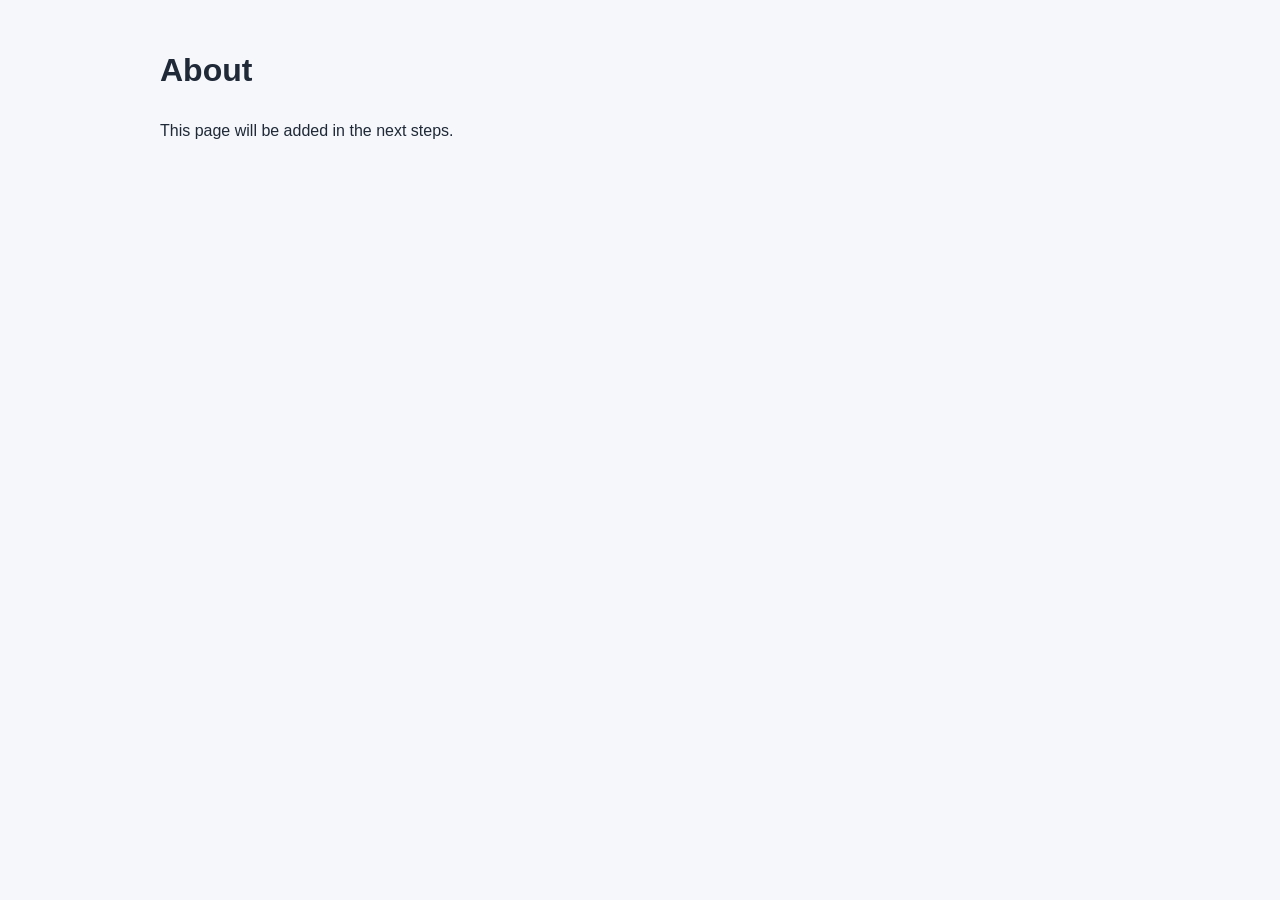
==== about.html @ 957e0075 "Initialize portfolio project structure" ====
<!DOCTYPE html>
<html lang="en">
<head>
  <meta charset="UTF-8">
  <meta name="viewport" content="width=device-width, initial-scale=1.0">
  <title>About | Faig Tahmazov</title>
  <link rel="stylesheet" href="css/style.css">
</head>
<body>
  <main class="container">
    <h1>About</h1>
    <p>This page will be added in the next steps.</p>
  </main>
</body>
</html>
---- css/style.css ----
* {
  box-sizing: border-box;
}

body {
  margin: 0;
  font-family: Arial, sans-serif;
  line-height: 1.6;
  color: #1f2937;
  background-color: #f5f7fa;
}

.container {
  width: min(92%, 960px);
  margin: 0 auto;
}

.site-header {
  background-color: #0f172a;
  color: #ffffff;
  padding: 2rem 0 1.25rem;
}

.site-header h1 {
  margin: 0 0 0.25rem;
}

.site-header p {
  margin: 0.25rem 0;
}

.site-nav {
  background-color: #1e293b;
}

.nav-links {
  display: flex;
  gap: 1rem;
  padding: 0.8rem 0;
}

.nav-links a {
  color: #ffffff;
  text-decoration: none;
  padding: 0.35rem 0.55rem;
  border-radius: 4px;
}

.nav-links a:hover,
.nav-links a[aria-current="page"] {
  background-color: #334155;
}

main {
  padding: 1.5rem 0 2rem;
}

.card {
  background-color: #ffffff;
  border: 1px solid #e5e7eb;
  border-radius: 8px;
  padding: 1rem;
  margin-bottom: 1rem;
}

.site-footer {
  background-color: #0f172a;
  color: #ffffff;
  padding: 1rem 0;
}

.site-footer p {
  margin: 0.35rem 0;
}

@media (max-width: 640px) {
  .nav-links {
    flex-direction: column;
    align-items: flex-start;
    gap: 0.5rem;
  }
}
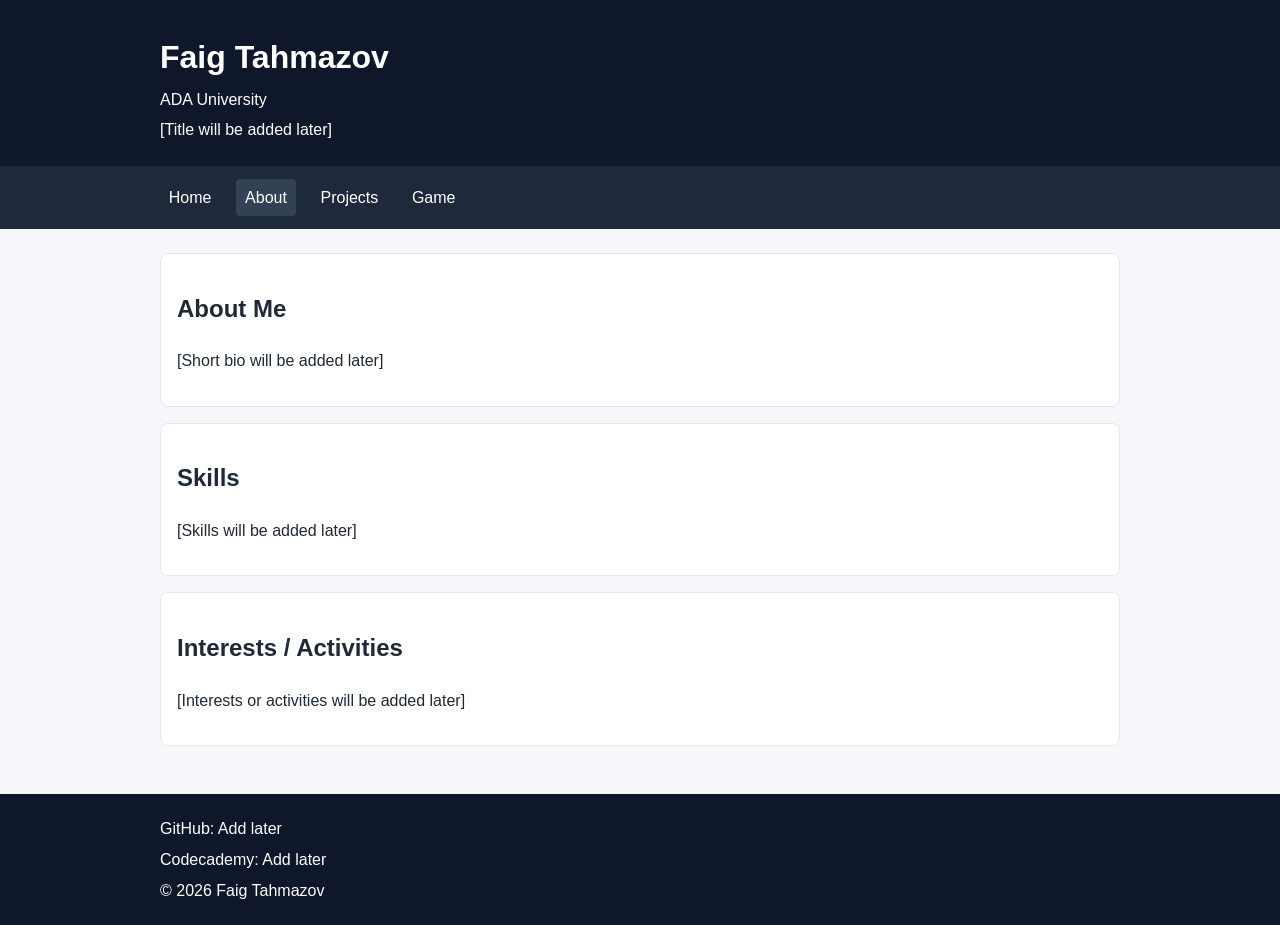
==== commit da5f671d: "Add about page" ====
--- a/about.html
+++ b/about.html
@@ -7,9 +7,48 @@
   <link rel="stylesheet" href="css/style.css">
 </head>
 <body>
+  <header class="site-header">
+    <div class="container">
+      <h1>Faig Tahmazov</h1>
+      <p>ADA University</p>
+      <p>[Title will be added later]</p>
+    </div>
+  </header>
+
+  <nav class="site-nav" aria-label="Main navigation">
+    <div class="container nav-links">
+      <a href="index.html">Home</a>
+      <a href="about.html" aria-current="page">About</a>
+      <a href="projects.html">Projects</a>
+      <a href="game.html">Game</a>
+    </div>
+  </nav>
+
   <main class="container">
-    <h1>About</h1>
-    <p>This page will be added in the next steps.</p>
+    <section class="card">
+      <h2>About Me</h2>
+      <p>[Short bio will be added later]</p>
+    </section>
+
+    <section class="card">
+      <h2>Skills</h2>
+      <p>[Skills will be added later]</p>
+    </section>
+
+    <section class="card">
+      <h2>Interests / Activities</h2>
+      <p>[Interests or activities will be added later]</p>
+    </section>
   </main>
+
+  <footer class="site-footer">
+    <div class="container">
+      <p>GitHub: <span>Add later</span></p>
+      <p>Codecademy: <span>Add later</span></p>
+      <p>&copy; 2026 Faig Tahmazov</p>
+    </div>
+  </footer>
+
+  <script src="js/script.js"></script>
 </body>
 </html>
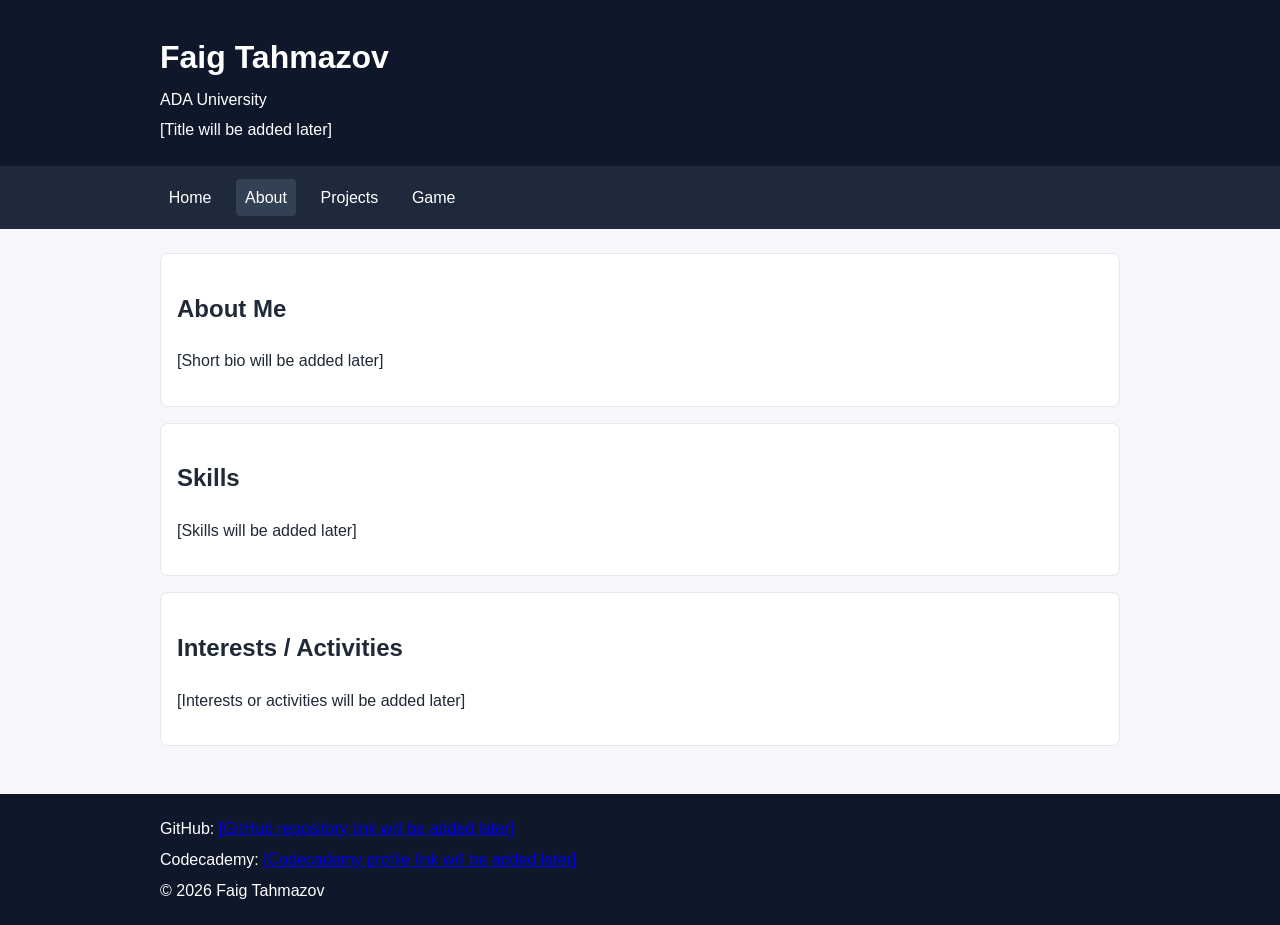
==== commit 1d5abd3e: "Improve Home/About consistency for titles and footer placeholders" ====
--- a/about.html
+++ b/about.html
@@ -3,7 +3,7 @@
 <head>
   <meta charset="UTF-8">
   <meta name="viewport" content="width=device-width, initial-scale=1.0">
-  <title>About | Faig Tahmazov</title>
+  <title>Faig Tahmazov | About</title>
   <link rel="stylesheet" href="css/style.css">
 </head>
 <body>
@@ -43,8 +43,8 @@
 
   <footer class="site-footer">
     <div class="container">
-      <p>GitHub: <span>Add later</span></p>
-      <p>Codecademy: <span>Add later</span></p>
+      <p>GitHub: <a href="#" aria-label="GitHub link placeholder">[GitHub repository link will be added later]</a></p>
+      <p>Codecademy: <a href="#" aria-label="Codecademy link placeholder">[Codecademy profile link will be added later]</a></p>
       <p>&copy; 2026 Faig Tahmazov</p>
     </div>
   </footer>
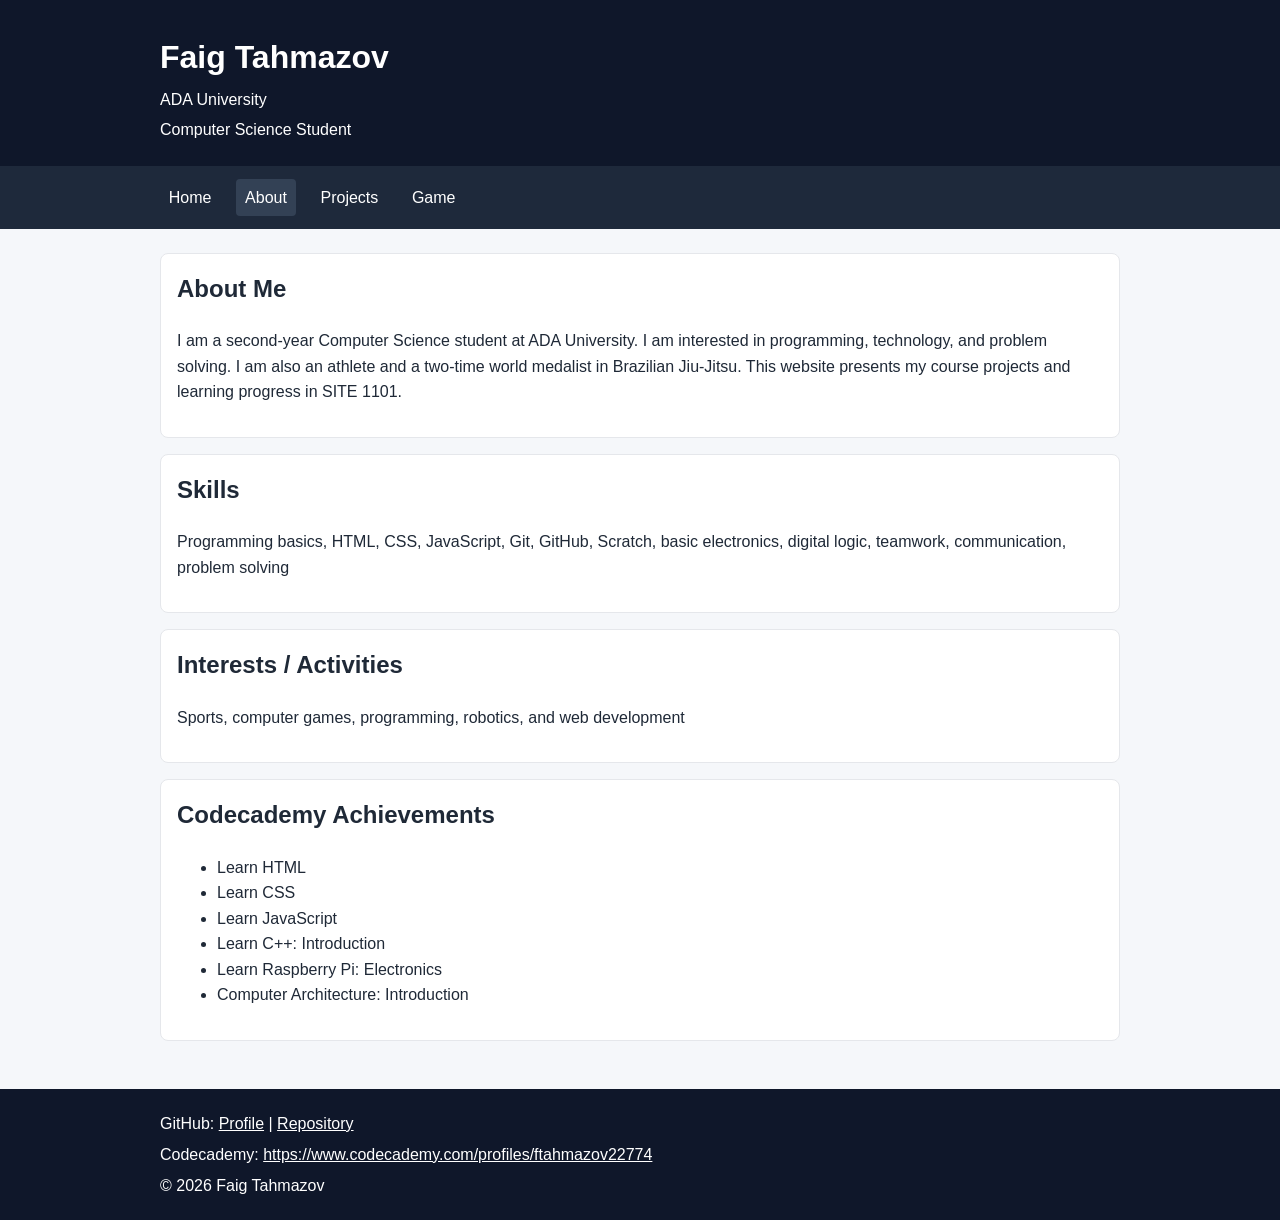
==== commit 974056d4: "Update profile content and social links" ====
--- a/about.html
+++ b/about.html
@@ -11,7 +11,7 @@
     <div class="container">
       <h1>Faig Tahmazov</h1>
       <p>ADA University</p>
-      <p>[Title will be added later]</p>
+      <p>Computer Science Student</p>
     </div>
   </header>
 
@@ -27,24 +27,44 @@
   <main class="container">
     <section class="card">
       <h2>About Me</h2>
-      <p>[Short bio will be added later]</p>
+      <p>
+        I am a second-year Computer Science student at ADA University. I am interested in
+        programming, technology, and problem solving. I am also an athlete and a two-time
+        world medalist in Brazilian Jiu-Jitsu. This website presents my course projects
+        and learning progress in SITE 1101.
+      </p>
     </section>
 
     <section class="card">
       <h2>Skills</h2>
-      <p>[Skills will be added later]</p>
+      <p>
+        Programming basics, HTML, CSS, JavaScript, Git, GitHub, Scratch, basic
+        electronics, digital logic, teamwork, communication, problem solving
+      </p>
     </section>
 
     <section class="card">
       <h2>Interests / Activities</h2>
-      <p>[Interests or activities will be added later]</p>
+      <p>Sports, computer games, programming, robotics, and web development</p>
+    </section>
+
+    <section class="card">
+      <h2>Codecademy Achievements</h2>
+      <ul>
+        <li>Learn HTML</li>
+        <li>Learn CSS</li>
+        <li>Learn JavaScript</li>
+        <li>Learn C++: Introduction</li>
+        <li>Learn Raspberry Pi: Electronics</li>
+        <li>Computer Architecture: Introduction</li>
+      </ul>
     </section>
   </main>
 
   <footer class="site-footer">
     <div class="container">
-      <p>GitHub: <a href="#" aria-label="GitHub link placeholder">[GitHub repository link will be added later]</a></p>
-      <p>Codecademy: <a href="#" aria-label="Codecademy link placeholder">[Codecademy profile link will be added later]</a></p>
+      <p>GitHub: <a href="https://github.com/ftahmazov22774" aria-label="GitHub profile link">Profile</a> | <a href="https://github.com/ftahmazov22774/site1101-personal-website" aria-label="GitHub repository link">Repository</a></p>
+      <p>Codecademy: <a href="https://www.codecademy.com/profiles/ftahmazov22774" aria-label="Codecademy profile link">https://www.codecademy.com/profiles/ftahmazov22774</a></p>
       <p>&copy; 2026 Faig Tahmazov</p>
     </div>
   </footer>
--- a/css/style.css
+++ b/css/style.css
@@ -63,6 +63,74 @@
   margin-bottom: 1rem;
 }
 
+.card h1,
+.card h2 {
+  margin-top: 0;
+}
+
+.projects-grid {
+  display: grid;
+  gap: 1.5rem;
+}
+
+.project-card {
+  background-color: #ffffff;
+  border: 1px solid #e5e7eb;
+  border-radius: 8px;
+  padding: 1rem;
+  margin-bottom: 1rem;
+}
+
+.project-card h2 {
+  margin-top: 0;
+  margin-bottom: 0.75rem;
+}
+
+.project-meta {
+  margin-top: 0.75rem;
+  font-size: 0.95rem;
+}
+
+.project-gallery {
+  display: grid;
+  grid-template-columns: repeat(2, 1fr);
+  gap: 0.9rem;
+  margin-top: 1rem;
+}
+
+.project-gallery figure {
+  margin: 0;
+  background-color: #f8fafc;
+  border: 1px solid #e5e7eb;
+  border-radius: 8px;
+  overflow: hidden;
+}
+
+.project-gallery img {
+  width: 100%;
+  height: auto;
+  max-height: 260px;
+  display: block;
+  object-fit: contain;
+}
+
+.project-gallery figcaption {
+  padding: 0.6rem;
+  font-size: 0.9rem;
+  text-align: center;
+  color: #475569;
+}
+
+.project-placeholder {
+  margin-top: 1rem;
+  padding: 2rem;
+  border: 1px dashed #94a3b8;
+  border-radius: 8px;
+  text-align: center;
+  color: #64748b;
+  background-color: #f8fafc;
+}
+
 .site-footer {
   background-color: #0f172a;
   color: #ffffff;
@@ -73,10 +141,20 @@
   margin: 0.35rem 0;
 }
 
+.site-footer a {
+  color: #ffffff;
+}
+
+@media (max-width: 700px) {
+  .project-gallery {
+    grid-template-columns: 1fr;
+  }
+}
+
 @media (max-width: 640px) {
   .nav-links {
     flex-direction: column;
     align-items: flex-start;
     gap: 0.5rem;
   }
-}
+}
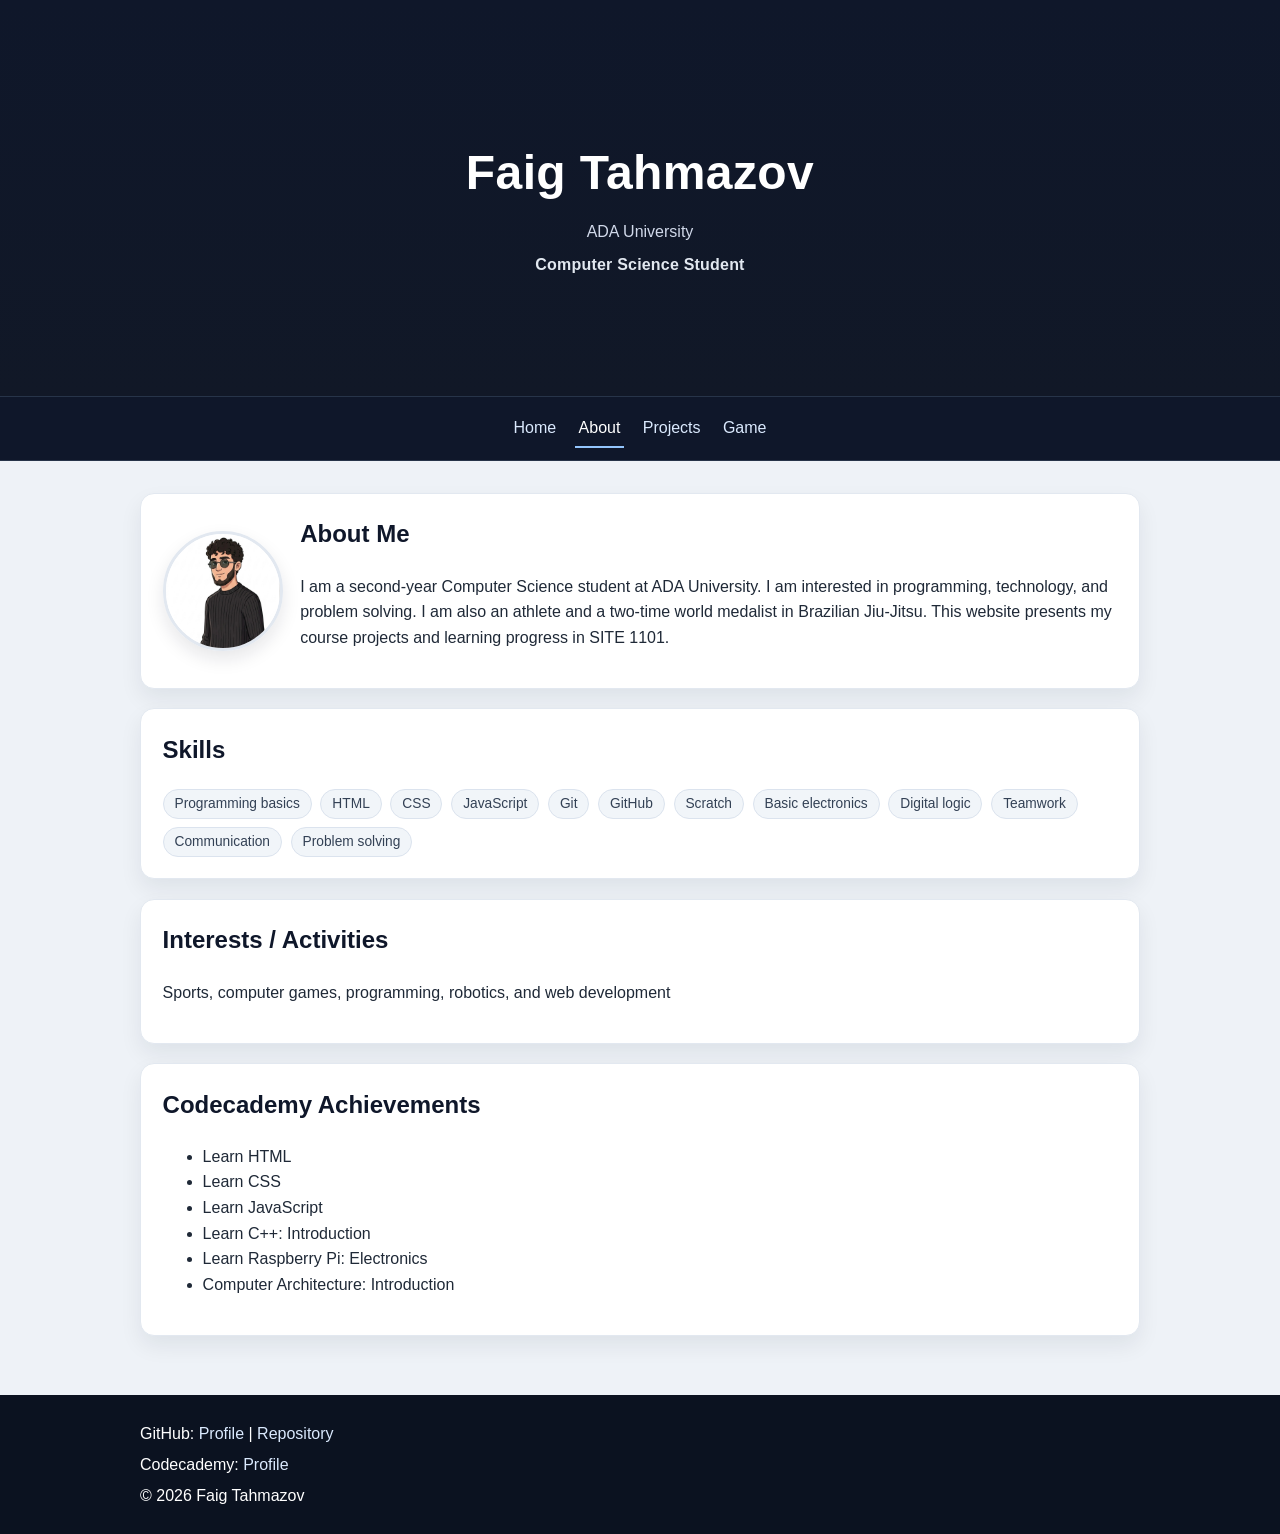
==== commit dbcd5a19: "Add responsive profile avatar to Home and About" ====
--- a/about.html
+++ b/about.html
@@ -26,21 +26,36 @@
 
   <main class="container">
     <section class="card">
-      <h2>About Me</h2>
-      <p>
-        I am a second-year Computer Science student at ADA University. I am interested in
-        programming, technology, and problem solving. I am also an athlete and a two-time
-        world medalist in Brazilian Jiu-Jitsu. This website presents my course projects
-        and learning progress in SITE 1101.
-      </p>
+      <div class="intro-layout">
+        <img class="profile-image profile-image-about" src="images/profile-avatar.jpg" alt="Portrait of Faig Tahmazov">
+        <div>
+          <h2>About Me</h2>
+          <p>
+            I am a second-year Computer Science student at ADA University. I am interested in
+            programming, technology, and problem solving. I am also an athlete and a two-time
+            world medalist in Brazilian Jiu-Jitsu. This website presents my course projects
+            and learning progress in SITE 1101.
+          </p>
+        </div>
+      </div>
     </section>
 
     <section class="card">
       <h2>Skills</h2>
-      <p>
-        Programming basics, HTML, CSS, JavaScript, Git, GitHub, Scratch, basic
-        electronics, digital logic, teamwork, communication, problem solving
-      </p>
+      <ul class="skills-chips">
+        <li>Programming basics</li>
+        <li>HTML</li>
+        <li>CSS</li>
+        <li>JavaScript</li>
+        <li>Git</li>
+        <li>GitHub</li>
+        <li>Scratch</li>
+        <li>Basic electronics</li>
+        <li>Digital logic</li>
+        <li>Teamwork</li>
+        <li>Communication</li>
+        <li>Problem solving</li>
+      </ul>
     </section>
 
     <section class="card">
@@ -64,7 +79,7 @@
   <footer class="site-footer">
     <div class="container">
       <p>GitHub: <a href="https://github.com/ftahmazov22774" aria-label="GitHub profile link">Profile</a> | <a href="https://github.com/ftahmazov22774/site1101-personal-website" aria-label="GitHub repository link">Repository</a></p>
-      <p>Codecademy: <a href="https://www.codecademy.com/profiles/ftahmazov22774" aria-label="Codecademy profile link">https://www.codecademy.com/profiles/ftahmazov22774</a></p>
+      <p>Codecademy: <a href="https://www.codecademy.com/profiles/ftahmazov22774" aria-label="Codecademy profile link">Profile</a></p>
       <p>&copy; 2026 Faig Tahmazov</p>
     </div>
   </footer>
--- a/css/style.css
+++ b/css/style.css
@@ -4,68 +4,137 @@
 
 body {
   margin: 0;
-  font-family: Arial, sans-serif;
+  font-family: "Segoe UI", Tahoma, Arial, sans-serif;
   line-height: 1.6;
   color: #1f2937;
-  background-color: #f5f7fa;
+  background-color: #eef2f7;
 }
 
 .container {
-  width: min(92%, 960px);
+  width: min(92%, 1000px);
   margin: 0 auto;
 }
 
 .site-header {
+  background: linear-gradient(180deg, #0f172a 0%, #111827 100%);
+  color: #ffffff;
+  min-height: 44vh;
+  padding: 4rem 0 3rem;
+  text-align: center;
+  display: flex;
+  align-items: center;
+}
+
+.site-header h1 {
+  margin: 0;
+  font-size: clamp(2rem, 5vw, 3rem);
+  letter-spacing: 0.4px;
+  font-weight: 700;
+}
+
+.site-header p {
+  margin: 0.45rem 0 0;
+  color: #d1d9ea;
+  font-size: 1rem;
+}
+
+.site-header p:last-child {
+  color: #e2e8f0;
+  font-weight: 600;
+  letter-spacing: 0.2px;
+}
+
+.site-nav {
   background-color: #0f172a;
-  color: #ffffff;
-  padding: 2rem 0 1.25rem;
-}
-
-.site-header h1 {
-  margin: 0 0 0.25rem;
-}
-
-.site-header p {
-  margin: 0.25rem 0;
-}
-
-.site-nav {
-  background-color: #1e293b;
+  border-top: 1px solid #273449;
+  border-bottom: 1px solid #273449;
 }
 
 .nav-links {
   display: flex;
+  justify-content: center;
+  align-items: center;
+  flex-wrap: wrap;
   gap: 1rem;
-  padding: 0.8rem 0;
+  padding: 0.75rem 0;
 }
 
 .nav-links a {
-  color: #ffffff;
+  color: #dbeafe;
   text-decoration: none;
-  padding: 0.35rem 0.55rem;
-  border-radius: 4px;
+  padding: 0.35rem 0.2rem;
+  border-radius: 0;
+  border-bottom: 2px solid transparent;
+  transition: color 0.2s ease, border-color 0.2s ease;
 }
 
 .nav-links a:hover,
 .nav-links a[aria-current="page"] {
-  background-color: #334155;
+  color: #ffffff;
+  border-color: #93c5fd;
 }
 
 main {
-  padding: 1.5rem 0 2rem;
+  padding: 2rem 0 2.5rem;
 }
 
 .card {
   background-color: #ffffff;
-  border: 1px solid #e5e7eb;
-  border-radius: 8px;
-  padding: 1rem;
-  margin-bottom: 1rem;
+  border: 1px solid #e2e8f0;
+  border-radius: 14px;
+  padding: 1.35rem;
+  margin-bottom: 1.2rem;
+  box-shadow: 0 10px 22px rgba(15, 23, 42, 0.07);
 }
 
 .card h1,
 .card h2 {
   margin-top: 0;
+  color: #0f172a;
+}
+
+.intro-layout {
+  display: grid;
+  grid-template-columns: auto 1fr;
+  align-items: center;
+  gap: 1.1rem;
+}
+
+.profile-image {
+  display: block;
+  border-radius: 50%;
+  object-fit: cover;
+  border: 3px solid #e2e8f0;
+  box-shadow: 0 8px 18px rgba(15, 23, 42, 0.1);
+}
+
+.profile-image-home {
+  width: 150px;
+  height: 150px;
+}
+
+.profile-image-about {
+  width: 120px;
+  height: 120px;
+}
+
+.skills-chips {
+  list-style: none;
+  padding: 0;
+  margin: 0;
+  display: flex;
+  flex-wrap: wrap;
+  gap: 0.55rem;
+}
+
+.skills-chips li {
+  background-color: #f1f5f9;
+  color: #334155;
+  border: 1px solid #dbe3ee;
+  border-radius: 999px;
+  padding: 0.3rem 0.68rem;
+  font-size: 0.86rem;
+  line-height: 1.3;
 }
 
 .projects-grid {
@@ -75,10 +144,11 @@
 
 .project-card {
   background-color: #ffffff;
-  border: 1px solid #e5e7eb;
-  border-radius: 8px;
-  padding: 1rem;
+  border: 1px solid #e2e8f0;
+  border-radius: 14px;
+  padding: 1.3rem;
   margin-bottom: 1rem;
+  box-shadow: 0 10px 22px rgba(15, 23, 42, 0.07);
 }
 
 .project-card h2 {
@@ -94,15 +164,15 @@
 .project-gallery {
   display: grid;
   grid-template-columns: repeat(2, 1fr);
-  gap: 0.9rem;
+  gap: 1rem;
   margin-top: 1rem;
 }
 
 .project-gallery figure {
   margin: 0;
   background-color: #f8fafc;
-  border: 1px solid #e5e7eb;
-  border-radius: 8px;
+  border: 1px solid #e2e8f0;
+  border-radius: 12px;
   overflow: hidden;
 }
 
@@ -116,7 +186,7 @@
 
 .project-gallery figcaption {
   padding: 0.6rem;
-  font-size: 0.9rem;
+  font-size: 0.88rem;
   text-align: center;
   color: #475569;
 }
@@ -132,9 +202,9 @@
 }
 
 .site-footer {
-  background-color: #0f172a;
+  background-color: #0b1220;
   color: #ffffff;
-  padding: 1rem 0;
+  padding: 1.25rem 0;
 }
 
 .site-footer p {
@@ -142,7 +212,12 @@
 }
 
 .site-footer a {
-  color: #ffffff;
+  color: #dbeafe;
+  text-decoration: none;
+}
+
+.site-footer a:hover {
+  text-decoration: underline;
 }
 
 @media (max-width: 700px) {
@@ -152,9 +227,35 @@
 }
 
 @media (max-width: 640px) {
+  .site-header {
+    min-height: 36vh;
+    padding: 2.75rem 0 2rem;
+  }
+
   .nav-links {
     flex-direction: column;
-    align-items: flex-start;
+    align-items: center;
     gap: 0.5rem;
   }
+
+  .card,
+  .project-card {
+    padding: 1rem;
+  }
+
+  .intro-layout {
+    grid-template-columns: 1fr;
+    text-align: center;
+    justify-items: center;
+  }
+
+  .profile-image-home {
+    width: 130px;
+    height: 130px;
+  }
+
+  .profile-image-about {
+    width: 105px;
+    height: 105px;
+  }
 }
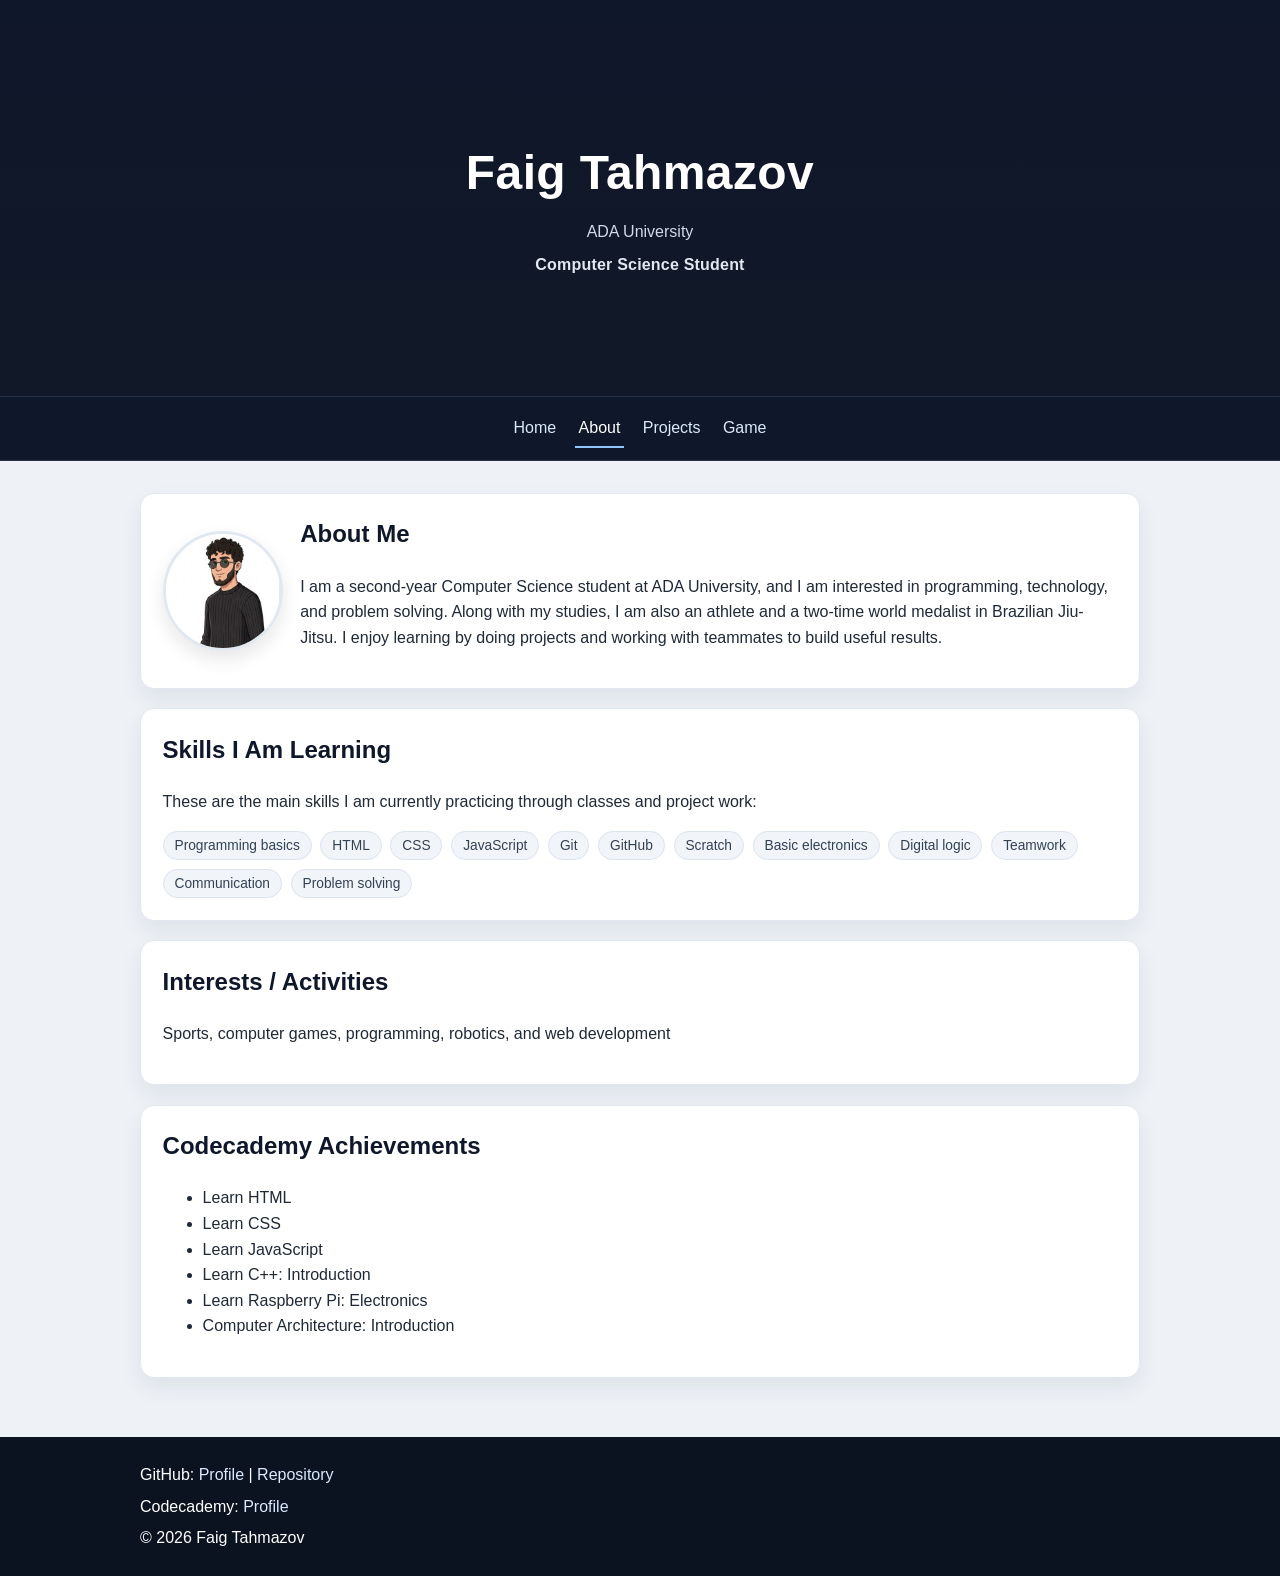
==== commit 4c155a47: "Update portfolio content, links, and project videos" ====
--- a/about.html
+++ b/about.html
@@ -31,17 +31,21 @@
         <div>
           <h2>About Me</h2>
           <p>
-            I am a second-year Computer Science student at ADA University. I am interested in
-            programming, technology, and problem solving. I am also an athlete and a two-time
-            world medalist in Brazilian Jiu-Jitsu. This website presents my course projects
-            and learning progress in SITE 1101.
+            I am a second-year Computer Science student at ADA University, and I am
+            interested in programming, technology, and problem solving. Along with my
+            studies, I am also an athlete and a two-time world medalist in Brazilian
+            Jiu-Jitsu. I enjoy learning by doing projects and working with teammates to
+            build useful results.
           </p>
         </div>
       </div>
     </section>
 
     <section class="card">
-      <h2>Skills</h2>
+      <h2>Skills I Am Learning</h2>
+      <p>
+        These are the main skills I am currently practicing through classes and project work:
+      </p>
       <ul class="skills-chips">
         <li>Programming basics</li>
         <li>HTML</li>
--- a/css/style.css
+++ b/css/style.css
@@ -161,6 +161,22 @@
   font-size: 0.95rem;
 }
 
+.project-video-link {
+  display: inline-block;
+  text-decoration: none;
+  color: #1d4ed8;
+  background-color: #eaf2ff;
+  border: 1px solid #c9ddff;
+  border-radius: 999px;
+  padding: 0.35rem 0.8rem;
+  font-size: 0.88rem;
+  font-weight: 600;
+}
+
+.project-video-link:hover {
+  background-color: #dce9ff;
+}
+
 .project-gallery {
   display: grid;
   grid-template-columns: repeat(2, 1fr);
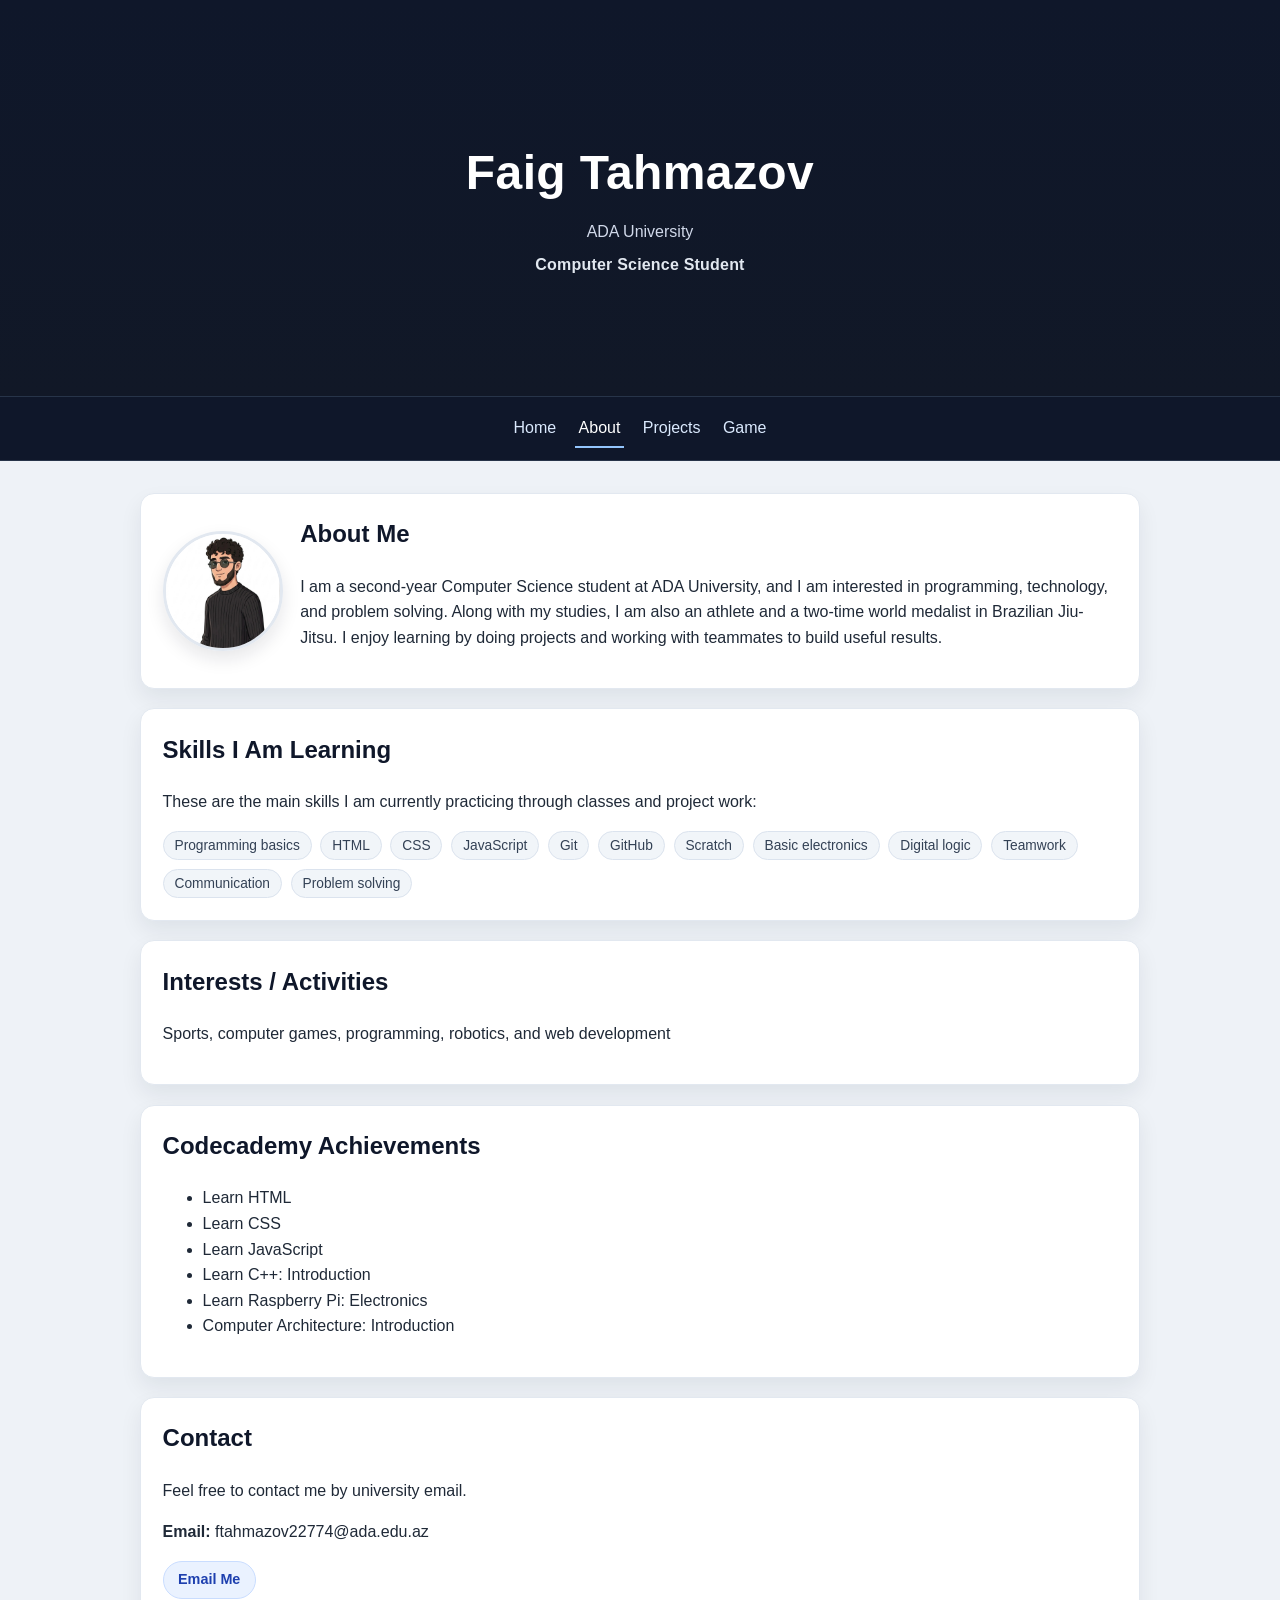
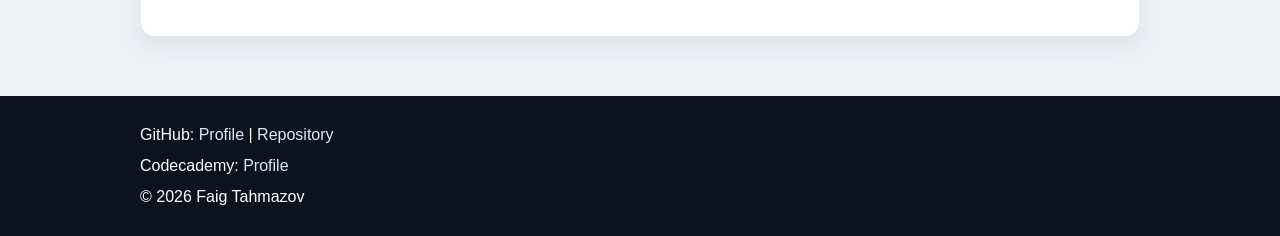
==== commit 699bd015: "Add contact section to About page" ====
--- a/about.html
+++ b/about.html
@@ -78,6 +78,15 @@
         <li>Computer Architecture: Introduction</li>
       </ul>
     </section>
+
+    <section class="card contact-card">
+      <h2>Contact</h2>
+      <p>Feel free to contact me by university email.</p>
+      <p><strong>Email:</strong> ftahmazov22774@ada.edu.az</p>
+      <p>
+        <a class="contact-btn" href="mailto:ftahmazov22774@ada.edu.az">Email Me</a>
+      </p>
+    </section>
   </main>
 
   <footer class="site-footer">
--- a/css/style.css
+++ b/css/style.css
@@ -135,6 +135,22 @@
   padding: 0.3rem 0.68rem;
   font-size: 0.86rem;
   line-height: 1.3;
+}
+
+.contact-btn {
+  display: inline-block;
+  text-decoration: none;
+  color: #1e40af;
+  background-color: #eaf2ff;
+  border: 1px solid #c9ddff;
+  border-radius: 999px;
+  padding: 0.4rem 0.9rem;
+  font-size: 0.9rem;
+  font-weight: 600;
+}
+
+.contact-btn:hover {
+  background-color: #dce9ff;
 }
 
 .projects-grid {
@@ -217,6 +233,229 @@
   background-color: #f8fafc;
 }
 
+.game-card {
+  background: linear-gradient(160deg, #0f172a 0%, #111b2e 100%);
+  color: #e2e8f0;
+  border-color: #22324a;
+}
+
+.game-card h1 {
+  color: #f8fafc;
+}
+
+.game-card p {
+  color: #cbd5e1;
+}
+
+.rps-scoreboard {
+  display: grid;
+  grid-template-columns: repeat(2, minmax(0, 1fr));
+  gap: 0.8rem;
+  margin: 1.2rem 0;
+}
+
+.score-item {
+  background-color: rgba(15, 23, 42, 0.65);
+  border: 1px solid #334155;
+  border-radius: 12px;
+  padding: 0.7rem 0.9rem;
+  display: flex;
+  justify-content: space-between;
+  align-items: center;
+}
+
+.score-item span {
+  color: #93c5fd;
+  font-size: 0.9rem;
+}
+
+.score-item strong {
+  color: #f8fafc;
+  font-size: 1.3rem;
+}
+
+.rps-arena {
+  display: grid;
+  grid-template-columns: 1fr auto 1fr;
+  gap: 0.8rem;
+  align-items: center;
+  margin: 1rem 0 1.15rem;
+}
+
+.rps-panel {
+  background-color: rgba(15, 23, 42, 0.7);
+  border: 1px solid #334155;
+  border-radius: 14px;
+  min-height: 132px;
+  padding: 0.85rem 0.7rem;
+  text-align: center;
+  display: grid;
+  place-content: center;
+}
+
+.rps-panel-computer {
+  position: relative;
+  overflow: hidden;
+}
+
+.rps-orbit {
+  position: absolute;
+  width: 80px;
+  height: 80px;
+  border: 2px solid rgba(147, 197, 253, 0.35);
+  border-top-color: rgba(147, 197, 253, 0.9);
+  border-radius: 50%;
+  top: 12px;
+  right: 12px;
+  animation: orbitSpin 2.6s linear infinite;
+}
+
+.rps-panel.computer-think .rps-orbit {
+  animation-duration: 0.5s;
+}
+
+.rps-label {
+  margin: 0;
+  color: #93c5fd;
+  font-size: 0.92rem;
+}
+
+.rps-hand-symbol {
+  margin: 0.15rem 0 0;
+  font-size: 2.2rem;
+  line-height: 1.1;
+  color: #f8fafc;
+}
+
+.rps-choice-value {
+  margin: 0.2rem 0 0;
+  color: #cbd5e1;
+  font-weight: 700;
+  font-size: 1.02rem;
+}
+
+.hand-animate {
+  animation: handShakePop 0.38s ease;
+}
+
+.rps-vs {
+  width: 56px;
+  height: 56px;
+  border-radius: 50%;
+  background-color: #2563eb;
+  color: #eff6ff;
+  display: grid;
+  place-items: center;
+  font-weight: 700;
+  letter-spacing: 0.6px;
+}
+
+.rps-result {
+  margin: 0.2rem 0 0.95rem;
+  min-height: 1.6rem;
+  font-weight: 700;
+  color: #dbeafe;
+}
+
+.result-pop {
+  animation: popFade 0.34s ease;
+}
+
+.result-win {
+  color: #86efac;
+}
+
+.result-lose {
+  color: #fca5a5;
+}
+
+.result-draw {
+  color: #bfdbfe;
+}
+
+.rps-actions {
+  display: grid;
+  grid-template-columns: repeat(3, minmax(0, 1fr));
+  gap: 0.7rem;
+  margin: 0.25rem 0 1rem;
+}
+
+.rps-btn {
+  border: 1px solid #334155;
+  background-color: rgba(15, 23, 42, 0.78);
+  color: #f1f5f9;
+  border-radius: 14px;
+  padding: 0.75rem 0.5rem;
+  font: inherit;
+  cursor: pointer;
+  display: grid;
+  gap: 0.2rem;
+  justify-items: center;
+  transition: transform 0.16s ease, background-color 0.16s ease, border-color 0.16s ease;
+}
+
+.rps-emoji {
+  font-size: 1.35rem;
+}
+
+.rps-btn:hover {
+  transform: translateY(-2px);
+  background-color: rgba(30, 41, 59, 0.98);
+  border-color: #60a5fa;
+}
+
+.rps-btn.is-selected {
+  transform: scale(0.98);
+  border-color: #93c5fd;
+  background-color: rgba(37, 99, 235, 0.25);
+}
+
+.rps-reset-btn {
+  border: 1px solid #475569;
+  background-color: transparent;
+  color: #dbeafe;
+  border-radius: 10px;
+  padding: 0.45rem 0.9rem;
+  font: inherit;
+  cursor: pointer;
+}
+
+.rps-reset-btn:hover {
+  background-color: rgba(30, 41, 59, 0.9);
+}
+
+@keyframes popFade {
+  0% {
+    opacity: 0.2;
+    transform: translateY(6px) scale(0.95);
+  }
+  100% {
+    opacity: 1;
+    transform: translateY(0) scale(1);
+  }
+}
+
+@keyframes orbitSpin {
+  to {
+    transform: rotate(360deg);
+  }
+}
+
+@keyframes handShakePop {
+  0% {
+    transform: scale(0.85) rotate(-8deg);
+  }
+  30% {
+    transform: scale(1.08) rotate(7deg);
+  }
+  60% {
+    transform: scale(0.98) rotate(-4deg);
+  }
+  100% {
+    transform: scale(1) rotate(0deg);
+  }
+}
+
 .site-footer {
   background-color: #0b1220;
   color: #ffffff;
@@ -274,4 +513,23 @@
     width: 105px;
     height: 105px;
   }
+
+  .rps-scoreboard {
+    grid-template-columns: 1fr;
+  }
+
+  .rps-arena {
+    grid-template-columns: 1fr;
+  }
+
+  .rps-vs {
+    margin: 0 auto;
+    width: 46px;
+    height: 46px;
+    font-size: 0.9rem;
+  }
+
+  .rps-actions {
+    grid-template-columns: 1fr;
+  }
 }
